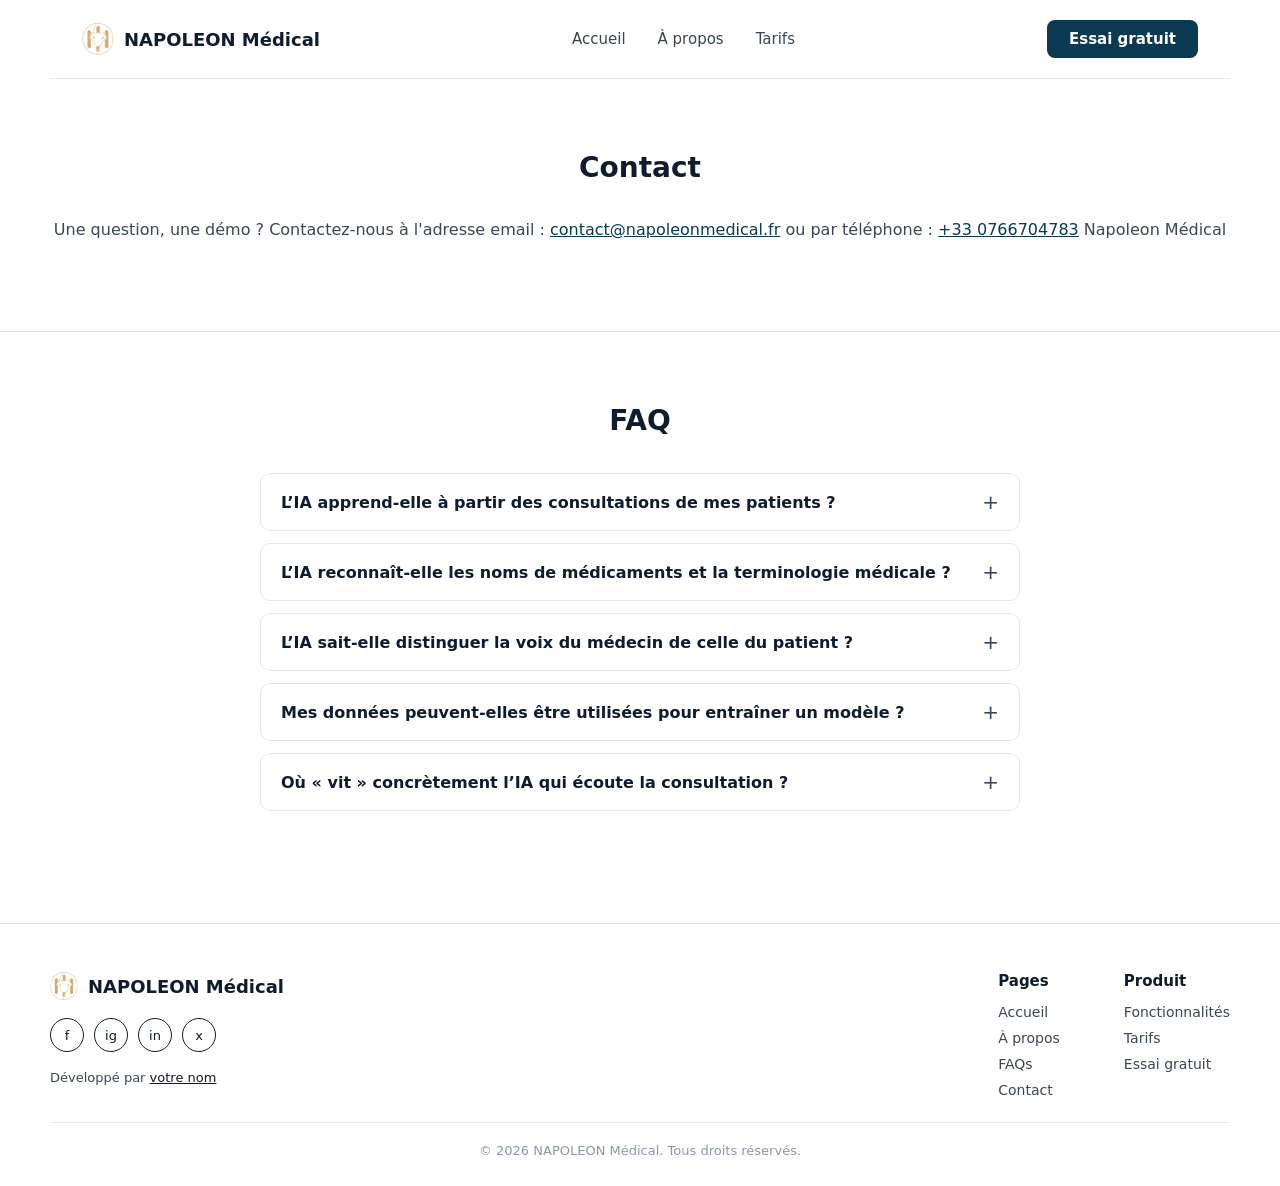
==== AboutUs.html @ 27a55e69 "v 0.1" ====
<!DOCTYPE html>
<html lang="fr">
<head>
<meta charset="UTF-8">
<meta name="viewport" content="width=device-width, initial-scale=1.0">
<title>NAPOLEON Médical</title>
<link rel="stylesheet" href="stage.css">
</head>
<body>
  <nav class="navbar">
    <div class="logo">
      <img src="logo.webp" alt="Logo NAPOLEON Médical">
      NAPOLEON Médical
    </div>
    <input type="checkbox" id="nav-toggle" class="nav-toggle">
    <label for="nav-toggle" class="nav-toggle-label"><span></span><span></span><span></span></label>
    <div class="nav-links">
      <a href="index.html">Accueil</a>
      <a href="AboutUs.html">À propos</a>
      <a href="Tarifs.html">Tarifs</a>
      <a href="Demo.html" class="nav-cta-mobile">Essai gratuit</a>
    </div>
    <a href="Demo.html" class="nav-cta">Essai gratuit</a>
  </nav>
    <section id="contact" class="section" style="border-top:none">
      <h2>Contact</h2>
        <p>Une question, une démo ? Contactez-nous à l'adresse email : <a href="mailto:contact@napoleonmedical.fr">contact@napoleonmedical.fr</a> ou par téléphone : <a href="tel:+330766704783">+33 0766704783</a> Napoleon Médical</p>
    </section>

    
    
    <section id="faq" class="section">
      <h2>FAQ</h2>
      <div class="faq">
        <details>
          <summary>L’IA apprend-elle à partir des consultations de mes patients ?</summary>
          <p>Non. Les échanges sont utilisés uniquement pour générer la transcription et le compte-rendu de la consultation en cours ; ils ne servent pas à entraîner ou améliorer le modèle d’IA.</p>
        </details>
        <details>
          <summary>L’IA reconnaît-elle les noms de médicaments et la terminologie médicale ?</summary>
          <p>Oui, le modèle est entraîné sur du vocabulaire médical et reconnaît les noms de médicaments, les posologies et la terminologie clinique courante.</p>
        </details>
        <details>
          <summary>L’IA sait-elle distinguer la voix du médecin de celle du patient ?</summary>
          <p>Oui, le système identifie automatiquement les deux interlocuteurs pendant la consultation afin de structurer correctement la transcription.</p>
        </details>
        <details>
          <summary>Mes données peuvent-elles être utilisées pour entraîner un modèle ?</summary>
          <p>Non, les données de vos consultations restent strictement confidentielles et ne sont jamais réutilisées pour l’entraînement de modèles d’IA, ni partagées avec des tiers.</p>
        </details>
        <details>
          <summary>Où « vit » concrètement l’IA qui écoute la consultation ?</summary>
          <p>L’IA fonctionne depuis des serveurs hébergés en France, avec des infrastructures certifiées HDS (Hébergeur de Données de Santé) et conformes au RGPD.</p>
        </details>
        <!-- Ajoute ici les autres questions en suivant le même modèle <details>/<summary>/<p> -->
      </div>
    </section>

<footer class="footer">
    <div class="footer-top">
      <div class="footer-brand">
        <div class="logo">
          <img src="logo.webp" alt="Logo NAPOLEON Médical">
          NAPOLEON Médical
        </div>
        <div class="footer-social">
          <a href="#" aria-label="Facebook">f</a>
          <a href="#" aria-label="Instagram">ig</a>
          <a href="#" aria-label="LinkedIn">in</a>
          <a href="#" aria-label="X">x</a>
        </div>
        <div class="footer-credit">Développé par <a href="#">votre nom</a></div>
      </div>
 
      <div class="footer-cols">
        <div class="footer-col">
          <h4>Pages</h4>
          <a href="Welcome.html">Accueil</a>
          <a href="AboutUs.html">À propos</a>
          <a href="AboutUs.html#faq">FAQs</a>
          <a href="AboutUs.html#contact">Contact</a>
        </div>
        <div class="footer-col">
          <h4>Produit</h4>
          <a href="index.html#fonctionnalites">Fonctionnalités</a>
          <a href="Tarifs.html">Tarifs</a>
          <a href="Demo.html">Essai gratuit</a>
        </div>
      </div>
    </div>
    <div class="footer-bottom">© 2026 NAPOLEON Médical. Tous droits réservés.</div>
  </footer>
</body>
</html>
---- stage.css ----
:root{
  --ink:#0f1b2e;
  --ink-soft:#3a4657;
  --cyan:#17c9d9;
  --cyan-dark:#0a3a52;
  --bg:#ffffff;
  --line:#e4e8ee;
}
html{
  scroll-behavior:smooth;
}
*{box-sizing:border-box;}
body{
  margin:0;
  background:var(--bg);
  color:var(--ink);
  font-family:'Segoe UI', system-ui, -apple-system, sans-serif;
}
.navbar{
  max-width:1180px;
  margin:0 auto;
  padding:20px 32px;
  display:flex;
  align-items:center;
  justify-content:space-between;
  border-bottom:1px solid var(--line);
}
.logo{
  display:flex;
  align-items:center;
  gap:10px;
  font-weight:700;
  font-size:18px;
  color:var(--ink);
}
.logo img{
  height:32px;
  width:auto;
  max-width:140px;
  display:block;
}
.nav-links{
  display:flex;
  align-items:center;
  gap:32px;
}
.nav-links a{
  color:var(--ink-soft);
  text-decoration:none;
  font-size:15px;
}
.nav-links a:hover{
  color:var(--ink);
}
.nav-cta{
  padding:10px 22px;
  background:var(--cyan-dark);
  color:#fff;
  border-radius:8px;
  text-decoration:none;
  font-size:15px;
  font-weight:600;
}
.nav-cta:hover{
  background:var(--ink);
}
.nav-toggle{
  display:none;
}
.nav-cta-mobile{
  display:none;
}
.nav-toggle-label{
  display:none;
  flex-direction:column;
  gap:5px;
  cursor:pointer;
  padding:6px;
}
.nav-toggle-label span{
  width:24px;
  height:2px;
  background:var(--ink);
  display:block;
}
@media (max-width: 760px){
  .nav-links{
    display:none;
    position:absolute;
    top:100%;
    left:0;
    right:0;
    flex-direction:column;
    align-items:flex-start;
    gap:0;
    background:#fff;
    border-bottom:1px solid var(--line);
    padding:8px 32px 16px;
    z-index:100;
  }
  .nav-links a{
    width:100%;
    padding:12px 0;
    border-bottom:1px solid var(--line);
  }
  .nav-links a:last-child{
    border-bottom:none;
  }
  .nav-toggle-label{
    display:flex;
  }
  .nav-toggle:checked ~ .nav-links{
    display:flex;
  }
  .navbar > .nav-cta{
    display:none;
  }
  .nav-links .nav-cta-mobile{
    display:block;
    margin-top:10px;
    padding:10px 22px;
    text-align:center;
    border-radius:8px;
    background:var(--cyan-dark);
    color:#fff;
    font-weight:600;
    border-bottom:none;
    width:100%;
  }
  .navbar{
    position:relative;
    flex-wrap:wrap;
  }
}
.page{
  max-width:1180px;
  margin:0 auto;
  padding:64px 32px 80px;
}
h1{
  text-align:center;
  font-size:clamp(24px, 3.4vw, 34px);
  font-weight:700;
  letter-spacing:-0.01em;
  margin:0 0 56px;
}
.grid{
  display:grid;
  grid-template-columns:1fr 1fr;
  gap:40px 56px;
  align-items:start;
}
.col p{
  font-size:17px;
  line-height:1.65;
  color:var(--ink-soft);
  margin:0 0 28px;
  max-width:46ch;
}
.col-left{
  display:flex;
  flex-direction:column;
  gap:28px;
}
.img-slot{
  position:relative;
  border-radius:14px;
  overflow:hidden;
  background:#eef2f5;
  border:1px dashed #c7d3da;
  display:flex;
  align-items:center;
  justify-content:center;
  color:#8a97a8;
  font-size:13px;
  text-align:center;
  padding:12px;
}
.img-slot img{
  width:100%;
  height:100%;
  object-fit:cover;
  display:block;
}
.robot-frame{
  aspect-ratio:16/11;
}
.col-right{
  display:flex;
  flex-direction:column;
  gap:24px;
}
.hero-frame{
  aspect-ratio:16/10;
}
.chip{
  position:absolute;
  bottom:16px;
  right:16px;
  width:90px;
  height:90px;
  border-radius:10px;
  background:#e9eef2;
  border:3px solid #fff;
  box-shadow:0 6px 18px rgba(0,0,0,.25);
  display:flex;
  align-items:center;
  justify-content:center;
  font-size:11px;
  color:#8a97a8;
  text-align:center;
  overflow:hidden;
}
.chip img{width:100%;height:100%;object-fit:cover;}
.brand-line{
  font-size:13px;
  letter-spacing:.04em;
  color:#8a97a8;
  margin-bottom:6px;
}
@media (max-width: 760px){
  .grid{grid-template-columns:1fr;}
}
.section{
  padding:72px 0;
  border-top:1px solid var(--line);
}
.section h2{
  font-size:28px;
  font-weight:700;
  margin:0 0 36px;
  text-align:center;
}
.stats-section{
  max-width:1180px;
  margin:0 auto;
  padding:42px 32px 18px;
}
.stats-card{
  display:grid;
  grid-template-columns:repeat(3, 1fr);
  gap:24px;
  padding:44px 58px;
  background:#fff;
  border:1px solid var(--ink);
  border-radius:0 0 30px 30px;
  color:var(--ink);
}
.stats-note{
  display:block;
  margin-top:10px;
  font-size:12px;
  color:var(--ink-soft);
  text-align:center;
}
.stat-item{
  display:flex;
  flex-direction:column;
  gap:10px;
}
.stat-item strong{
  font-size:clamp(42px, 6vw, 76px);
  line-height:.95;
  font-weight:700;
  letter-spacing:-.04em;
}
.stat-item span{
  font-size:17px;
  line-height:1.25;
}
.services-section{
  padding:48px 20px 64px;
  background:#f8f8f5;
  border-top:none;
}
.services-scroll{
  display:flex;
  gap:16px;
  overflow-x:auto;
  scroll-snap-type:x mandatory;
  padding:0 14px 8px;
  -webkit-overflow-scrolling:touch;
}
.services-slide{
  flex:0 0 auto;
  scroll-snap-align:start;
}
.services-heading-slide{
  flex-basis:340px;
  display:flex;
  flex-direction:column;
  justify-content:center;
  gap:16px;
}
.services-heading-slide h2{
  margin:0;
  text-align:left;
  font-size:clamp(26px, 3.4vw, 36px);
  line-height:1.1;
  font-weight:500;
  letter-spacing:-.02em;
}
.services-heading-slide p{
  margin:0;
  color:var(--ink-soft);
  font-size:15px;
  line-height:1.45;
}
.services-image-slide{
  flex-basis:360px;
  height:340px;
  border-radius:18px;
  overflow:hidden;
  background:#eaf0f0;
}
.services-image-slide img,
.service-image img{
  width:100%;
  height:100%;
  display:block;
  object-fit:cover;
}
.service-card{
  min-width:0;
  flex-basis:260px;
}
.service-card-wide{
  flex-basis:380px;
}
.service-image{
  height:190px;
  margin-bottom:16px;
  overflow:hidden;
  border-radius:0 0 16px 16px;
  background:#eaf0f0;
}
.service-card-wide .service-image{
  height:240px;
}
.service-card h3{
  margin:0 0 8px;
  font-size:18px;
  font-weight:500;
}
.service-card p{
  max-width:38ch;
  margin:0;
  color:var(--ink-soft);
  font-size:14px;
  line-height:1.4;
}
.features{
  display:grid;
  grid-template-columns:repeat(3, 1fr);
  gap:28px;
}
.feature{
  background:#f7f9fb;
  border-radius:14px;
  padding:26px;
}
.feature h3{
  font-size:17px;
  margin:0 0 10px;
}
.feature p{
  font-size:15px;
  line-height:1.55;
  color:var(--ink-soft);
  margin:0;
}
.pricing{
  display:grid;
  grid-template-columns:repeat(3, 1fr);
  gap:28px;
}
.plan{
  border:1px solid var(--line);
  border-radius:14px;
  padding:28px;
  text-align:center;
}
.plan-highlight{
  border-color:var(--cyan-dark);
  box-shadow:0 8px 24px rgba(10,58,82,.12);
}
.plan h3{
  margin:0 0 12px;
  font-size:18px;
}
.plan .price{
  font-size:32px;
  font-weight:700;
  margin:0 0 14px;
}
.plan .price span{
  font-size:14px;
  font-weight:400;
  color:var(--ink-soft);
}
.comparison-section{
  max-width:1180px;
  margin:0 auto;
  padding:24px 32px 80px;
  color:#24151b;
}
.comparison-header{
  display:grid;
  grid-template-columns:minmax(280px, 1.25fr) 2fr;
  gap:28px;
  align-items:end;
  padding:36px 18px 28px;
  border-bottom:1px solid #eadfe0;
}
.comparison-header h2{
  margin:0 0 8px;
  font-family:Georgia, 'Times New Roman', serif;
  font-size:28px;
  font-weight:400;
}
.comparison-header p{
  margin:0 0 16px;
  color:#6e6065;
  font-size:15px;
}
.comparison-plans{
  display:grid;
  grid-template-columns:repeat(3, 1fr);
  gap:18px;
  align-items:end;
}
.comparison-plan{
  text-align:center;
}
.comparison-plan h3{
  margin:0 0 16px;
  font-family:Georgia, 'Times New Roman', serif;
  font-size:19px;
  font-weight:400;
}
.comparison-plan a{
  display:block;
  min-height:48px;
  padding:14px 10px;
  border-radius:10px;
  background:#fff;
  border:1px solid #e0d6d7;
  color:#24151b;
  font-size:13px;
  line-height:1.2;
  text-decoration:none;
}
.comparison-plan:last-child a{
  background:#24151b;
  border-color:#24151b;
  color:#fff;
}
.comparison-table{
  padding:0 18px;
}
.comparison-audience{
  display:inline-block;
  margin:0 0 16px;
  padding:8px 16px;
  border-radius:20px;
  background:#f3ecec;
  color:#24151b;
  font-size:14px;
}
.comparison-table-inner{
  min-width:680px;
}
.comparison-group,
.comparison-row{
  display:grid;
  grid-template-columns:minmax(290px, 1.7fr) repeat(3, 1fr);
  align-items:center;
  min-height:54px;
  border-bottom:1px solid #eadfe0;
  font-size:14px;
}
.comparison-group{
  min-height:70px;
  border-bottom:none;
}
.comparison-group h3{
  grid-column:1 / -1;
  margin:0;
  font-family:Georgia, 'Times New Roman', serif;
  font-size:21px;
  font-weight:400;
}
.comparison-row > span:not(:first-child),
.comparison-group > span{
  text-align:center;
  color:#76676b;
}
.comparison-row > span:not(:first-child){
  font-size:17px;
}
.comparison-row > span:first-child{padding-left:0;}
#contact a{
  color:var(--cyan-dark);
}
#contact h2{
  text-align:center;
}
#contact > p{
  color:var(--ink-soft);
  margin-bottom:20px;
  text-align:center;
}
.contact-phones{
  display:flex;
  gap:40px;
  flex-wrap:wrap;
}
.split{
  display:grid;
  grid-template-columns:1fr 1fr;
  gap:48px;
  align-items:center;
}
.split-text h2.left{
  text-align:left;
  margin-bottom:20px;
}
.split-text p{
  font-size:16px;
  line-height:1.65;
  color:var(--ink-soft);
  margin:0 0 18px;
}
.split-img{
  aspect-ratio:16/11;
}
@media (max-width: 760px){
  .features, .split{grid-template-columns:1fr;}
  .comparison-section{padding:12px 0 52px; overflow:hidden;}
  .comparison-header{grid-template-columns:1fr; padding:28px 16px 24px;}
  .comparison-plans{gap:8px;}
  .comparison-plan h3{font-size:16px;}
  .comparison-plan a{font-size:12px; padding:11px 6px;}
  .comparison-table{overflow-x:auto; -webkit-overflow-scrolling:touch; padding:0 16px;}
  .stats-section{padding:28px 16px 8px;}
  .stats-card{grid-template-columns:repeat(3, 1fr); gap:8px; padding:20px 12px; border-radius:0 0 16px 16px;}
  .stat-item strong{font-size:22px;}
  .stat-item span{font-size:10px; line-height:1.2;}
  .services-section{padding:40px 12px 52px;}
  .services-scroll{gap:12px; padding:0 4px 8px;}
  .services-heading-slide{flex-basis:260px;}
  .services-image-slide{flex-basis:260px; height:230px;}
  .service-card{flex-basis:220px;}
  .service-card-wide{flex-basis:280px;}
  .service-card-wide .service-image,
  .service-image{height:210px;}
  .page{padding:48px 16px 60px;}
  .pricing{grid-template-columns:repeat(3, 1fr); gap:6px;}
  .plan{padding:10px 6px; border-radius:8px;}
  .plan h3{font-size:12px; margin:0 0 6px;}
  .plan .price{font-size:15px; margin:0 0 8px;}
  .plan .price span{font-size:9px;}
  .plan ul{padding-left:12px; margin:0; text-align:left;}
  .plan ul li{font-size:9px; line-height:1.3; margin-bottom:6px;}
}
.footer{
  border-top:1px solid var(--line);
  margin-top:40px;
  padding:48px 32px 28px;
}
.footer-top{
  max-width:1180px;
  margin:0 auto;
  display:flex;
  justify-content:space-between;
  flex-wrap:wrap;
  gap:40px;
}
.footer-brand{
  display:flex;
  flex-direction:column;
  gap:18px;
}
.footer-brand .logo{
  font-size:18px;
}
.footer-brand img{
  height:28px;
  width:auto;
  max-width:120px;
}
.footer-social{
  display:flex;
  gap:10px;
}
.footer-social a{
  width:34px;
  height:34px;
  border-radius:50%;
  border:1px solid var(--ink);
  display:flex;
  align-items:center;
  justify-content:center;
  color:var(--ink);
  text-decoration:none;
  font-size:13px;
}
.footer-credit{
  font-size:13px;
  color:var(--ink-soft);
}
.footer-credit a{
  color:var(--ink);
}
.footer-cols{
  display:flex;
  gap:64px;
}
.footer-col{
  display:flex;
  flex-direction:column;
  gap:10px;
}
.footer-col h4{
  margin:0 0 4px;
  font-size:15px;
  font-weight:700;
}
.footer-col a{
  color:var(--ink-soft);
  text-decoration:none;
  font-size:14px;
}
.footer-col a:hover{
  color:var(--ink);
}
.footer-bottom{
  max-width:1180px;
  margin:24px auto 0;
  padding-top:20px;
  border-top:1px solid var(--line);
  font-size:13px;
  color:#8a97a8;
  text-align:center;
}
@media (max-width: 600px){
  .footer-top{flex-direction:column;}
  .footer-cols{gap:40px;}
}
.contact-grid{
  display:grid;
  grid-template-columns:1fr 1fr;
  gap:56px;
  align-items:start;
}
.contact-info h2{
  text-align:left;
  margin-bottom:16px;
}
.contact-info p{
  font-size:16px;
  line-height:1.65;
  color:var(--ink-soft);
  margin:0 0 24px;
  max-width:42ch;
}
.contact-item{
  display:flex;
  align-items:center;
  gap:12px;
  margin-bottom:16px;
  font-size:15px;
}
.contact-item .dot{
  width:8px;
  height:8px;
  border-radius:50%;
  background:var(--cyan-dark);
  flex-shrink:0;
}
.contact-item a{
  color:var(--ink);
  text-decoration:none;
}
.contact-item a:hover{
  color:var(--cyan-dark);
}
.contact-form{
  background:#f7f9fb;
  border-radius:16px;
  padding:32px;
  display:flex;
  flex-direction:column;
  gap:16px;
}
.contact-form label{
  font-size:13px;
  font-weight:600;
  color:var(--ink-soft);
  margin-bottom:-8px;
}
.contact-form input:not([type="radio"]):not([type="checkbox"]),
.contact-form textarea{
  border:1px solid var(--line);
  border-radius:8px;
  padding:12px 14px;
  font-size:15px;
  font-family:inherit;
  color:var(--ink);
  background:#fff;
}
.contact-form textarea{
  resize:vertical;
  min-height:110px;
}
.contact-form input:focus,
.contact-form textarea:focus{
  outline:none;
  border-color:var(--cyan-dark);
}
.contact-form button{
  margin-top:6px;
  padding:12px 22px;
  background:var(--cyan-dark);
  color:#fff;
  border:none;
  border-radius:8px;
  font-size:15px;
  font-weight:600;
  cursor:pointer;
}
.contact-form button:hover{
  background:var(--ink);
}
.faq{
  max-width:760px;
  margin:0 auto;
  display:flex;
  flex-direction:column;
  gap:12px;
}
.faq details{
  border:1px solid var(--line);
  border-radius:10px;
  padding:16px 20px;
}
.faq summary{
  cursor:pointer;
  font-weight:600;
  font-size:16px;
  list-style:none;
  display:flex;
  justify-content:space-between;
  align-items:center;
  gap:16px;
}
.faq summary::-webkit-details-marker{
  display:none;
}
.faq summary::after{
  content:"+";
  font-size:20px;
  font-weight:400;
  color:var(--ink-soft);
  flex-shrink:0;
}
.faq details[open] summary::after{
  content:"–";
}
.faq p{
  margin:14px 0 0;
  font-size:15px;
  line-height:1.6;
  color:var(--ink-soft);
}
.radio-group{
  display:flex;
  flex-direction:column;
}
.radio-title{
  font-size:14px;
  color:#3a4657;
  margin-bottom:16px;
}
.radio-option{
  display:flex;
  align-items:center;
  gap:15px;
  margin-bottom:18px;
  font-size:15px;
  color:#3a4657;
  cursor:pointer;
}
.radio-option input{
  width:18px;
  height:18px;
  accent-color:#0a3a52;
}
@media (max-width: 760px){
  .contact-grid{grid-template-columns:1fr;}
}
.marquee {
  width: 100%;
  overflow: hidden;
}

.marquee-content {
  display: flex;
  width: max-content;
  animation: scroll 20s linear infinite;
}

.items {
  display: flex;
  gap: 30px;
  padding-right: 30px;
  flex-shrink: 0;
}

.feature {
  width: 350px;
  padding: 30px;
  background: #f5f5f5;
  border-radius: 20px;
  flex-shrink: 0;
}

@keyframes scroll {
  from {
    transform: translateX(0);
  }

  to {
    transform: translateX(-50%);
  }
}
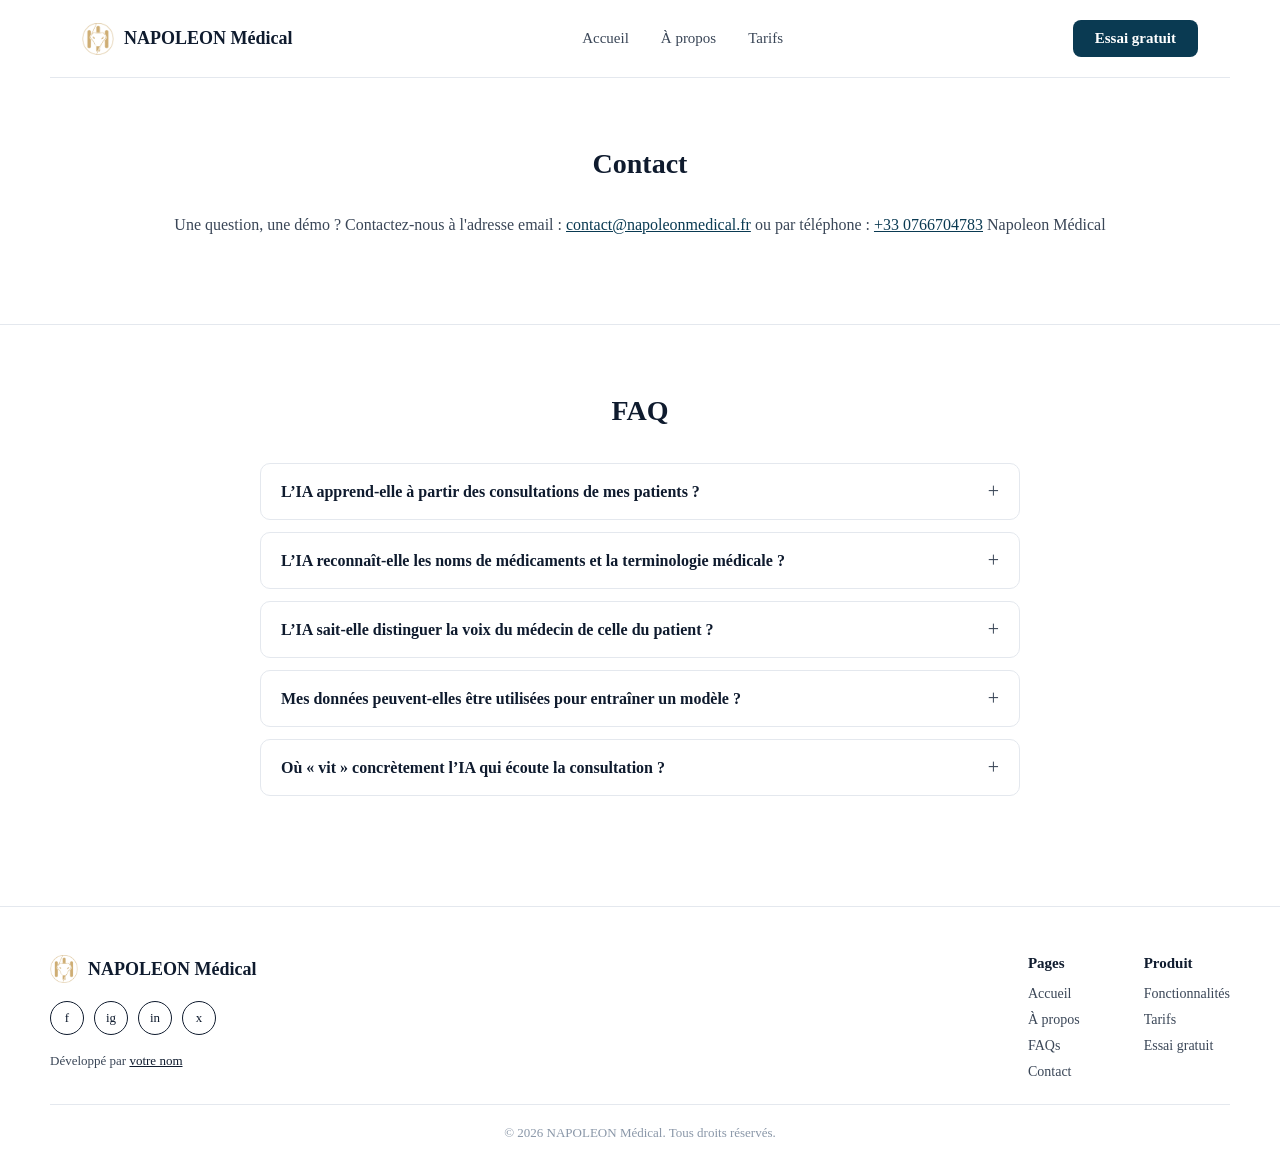
==== commit c281a85a: "v 0.4" ====
--- a/AboutUs.html
+++ b/AboutUs.html
@@ -5,6 +5,7 @@
 <meta name="viewport" content="width=device-width, initial-scale=1.0">
 <title>NAPOLEON Médical</title>
 <link rel="stylesheet" href="stage.css">
+<link rel="icon" type="image/webp" href="logo.webp">
 </head>
 <body>
   <nav class="navbar">
@@ -18,9 +19,9 @@
       <a href="index.html">Accueil</a>
       <a href="AboutUs.html">À propos</a>
       <a href="Tarifs.html">Tarifs</a>
-      <a href="Demo.html" class="nav-cta-mobile">Essai gratuit</a>
+      <a href="index.html#demo" class="nav-cta-mobile">Essai gratuit</a>
     </div>
-    <a href="Demo.html" class="nav-cta">Essai gratuit</a>
+    <a href="index.html#demo" class="nav-cta">Essai gratuit</a>
   </nav>
     <section id="contact" class="section" style="border-top:none">
       <h2>Contact</h2>
@@ -84,7 +85,7 @@
           <h4>Produit</h4>
           <a href="index.html#fonctionnalites">Fonctionnalités</a>
           <a href="Tarifs.html">Tarifs</a>
-          <a href="Demo.html">Essai gratuit</a>
+          <a href="index.html#demo">Essai gratuit</a>
         </div>
       </div>
     </div>
--- a/stage.css
+++ b/stage.css
@@ -14,7 +14,7 @@
   margin:0;
   background:var(--bg);
   color:var(--ink);
-  font-family:'Segoe UI', system-ui, -apple-system, sans-serif;
+  font-family:Georgia, 'Times New Roman', serif;
 }
 .navbar{
   max-width:1180px;
@@ -222,7 +222,7 @@
   .grid{grid-template-columns:1fr;}
 }
 .section{
-  padding:72px 0;
+  padding:70px 0;
   border-top:1px solid var(--line);
 }
 .section h2{
@@ -231,8 +231,61 @@
   margin:0 0 36px;
   text-align:center;
 }
+.sovereignty-section{
+  max-width:1180px;
+  margin:0 auto;
+  padding:54px 32px 66px;
+  color:#202225;
+}
+.sovereignty-intro{
+  display:grid;
+  grid-template-columns:1.1fr 1fr;
+  gap:64px;
+  align-items:center;
+  padding-bottom:28px;
+  border-bottom:1px solid #cfd2d3;
+}
+.sovereignty-intro h2{
+  margin:0;
+  font-family:Georgia, 'Times New Roman', serif;
+  font-size:clamp(30px, 4vw, 42px);
+  line-height:.98;
+  font-weight:700;
+  letter-spacing:-.02em;
+}
+.sovereignty-intro p{
+  max-width:38ch;
+  margin:0;
+  font-family:Georgia, 'Times New Roman', serif;
+  font-size:17px;
+  line-height:1.45;
+}
+.sovereignty-points{
+  display:grid;
+  grid-template-columns:repeat(4, 1fr);
+  gap:32px;
+  padding-top:28px;
+}
+.sovereignty-points h3{
+  margin:0 0 12px;
+  font-family:Georgia, 'Times New Roman', serif;
+  font-size:18px;
+  line-height:1.2;
+}
+.sovereignty-points p{
+  margin:0;
+  font-family:Georgia, 'Times New Roman', serif;
+  font-size:15px;
+  line-height:1.45;
+}
+@media (max-width: 760px){
+  .sovereignty-section{padding:40px 20px 46px;}
+  .sovereignty-intro{grid-template-columns:1fr; gap:20px; padding-bottom:24px;}
+  .sovereignty-intro h2{font-size:32px;}
+  .sovereignty-points{grid-template-columns:repeat(2, 1fr); gap:28px 18px; padding-top:24px;}
+}
 .stats-section{
-  max-width:1180px;
+  max-width:1080px;
   margin:0 auto;
   padding:42px 32px 18px;
 }
@@ -263,14 +316,15 @@
   line-height:.95;
   font-weight:700;
   letter-spacing:-.04em;
+  text-align:center;
 }
 .stat-item span{
   font-size:17px;
   line-height:1.25;
+  
 }
 .services-section{
   padding:48px 20px 64px;
-  background:#f8f8f5;
   border-top:none;
 }
 .services-scroll{
@@ -372,12 +426,14 @@
 .pricing{
   display:grid;
   grid-template-columns:repeat(3, 1fr);
-  gap:28px;
+  max-width:1180px;
+  margin:0 auto;
+  gap:20px;
 }
 .plan{
   border:1px solid var(--line);
   border-radius:14px;
-  padding:28px;
+  padding:22px 20px;
   text-align:center;
 }
 .plan-highlight{
@@ -385,21 +441,31 @@
   box-shadow:0 8px 24px rgba(10,58,82,.12);
 }
 .plan h3{
+  margin:0 0 10px;
+  font-size:17px;
+}
+.plan .price{
+  font-size:28px;
+  font-weight:700;
   margin:0 0 12px;
-  font-size:18px;
-}
-.plan .price{
-  font-size:32px;
-  font-weight:700;
-  margin:0 0 14px;
 }
 .plan .price span{
   font-size:14px;
   font-weight:400;
   color:var(--ink-soft);
 }
+.plan ul{
+  margin-top:18px;
+}
+.plan ul li{
+  margin-bottom:8px;
+  line-height:1.35;
+}
+.plan ul li:last-child{
+  margin-bottom:0;
+}
 .comparison-section{
-  max-width:1180px;
+  max-width:1080px;
   margin:0 auto;
   padding:24px 32px 80px;
   color:#24151b;
